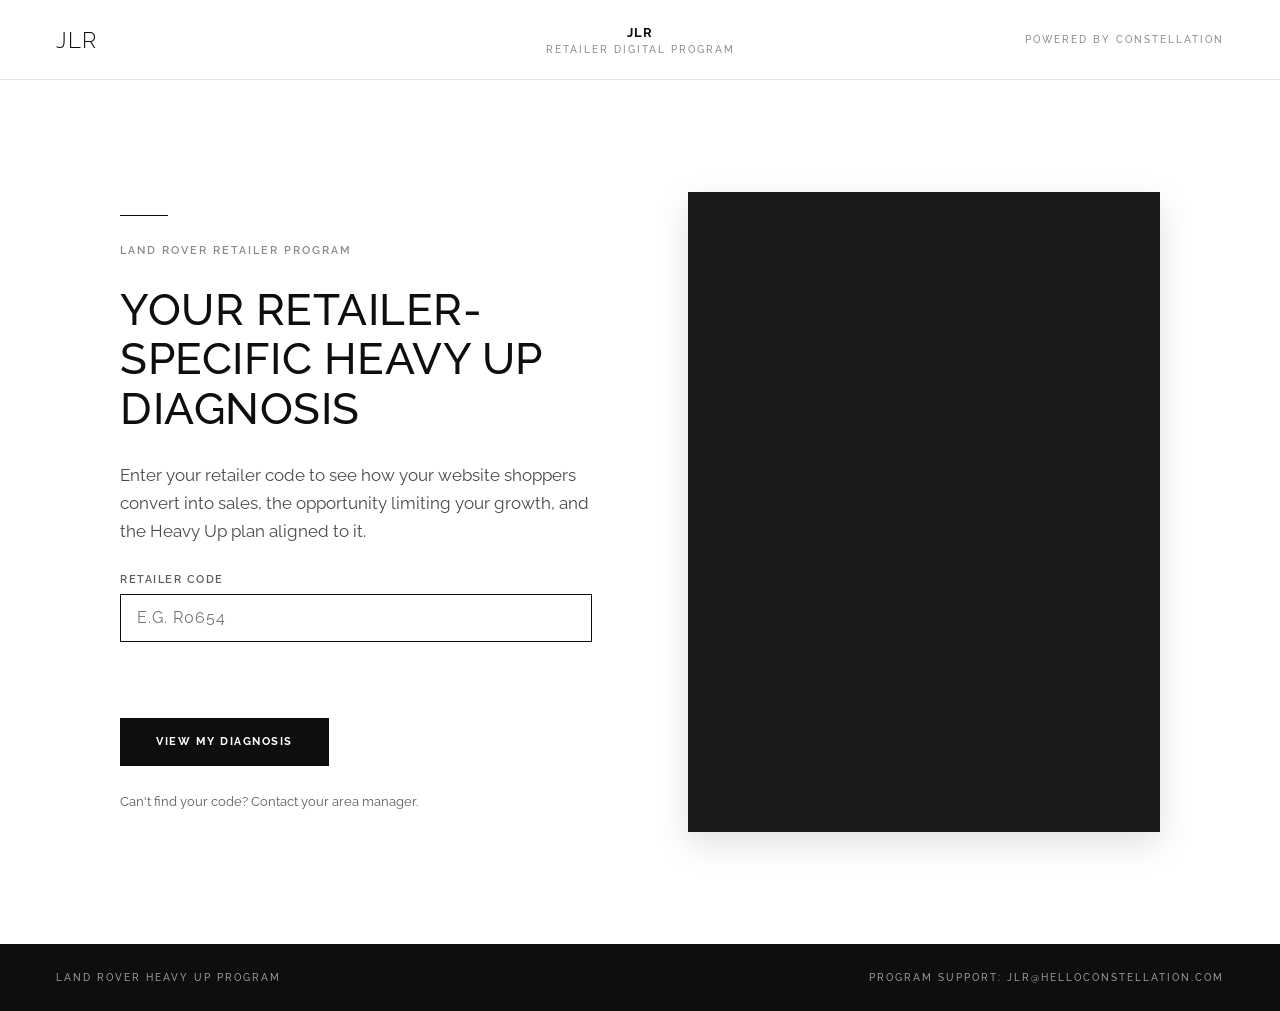
==== diagnosis.html @ 2c72570f "commit" ====
<!DOCTYPE html>
<html lang="en">
<head>
<meta charset="utf-8">
<meta name="viewport" content="width=device-width, initial-scale=1">
<title>Land Rover Heavy Up Diagnosis</title>
<link rel="stylesheet" href="styles.css">
</head>
<body>
<div class="wrap" id="app"></div>
<script type="module" src="src/diagnosis.js"></script>
</body>
</html>
---- styles.css ----
@import url("https://fonts.googleapis.com/css2?family=Raleway:wght@300;400;500;600;700&display=swap");
*{box-sizing:border-box}
body{margin:0;background:#fff;font-family:'Raleway',sans-serif;color:#0E0E0E;font-variant-numeric:lining-nums tabular-nums;-webkit-font-smoothing:antialiased}
button,input{font-family:inherit}
.wrap{max-width:1440px;margin:0 auto}
.px{padding-left:clamp(20px,8.3vw,120px);padding-right:clamp(20px,8.3vw,120px)}
.eyebrow{font-size:11px;font-weight:600;letter-spacing:2px;color:#8A8A8A}
.rule{width:48px;height:1px;background:#0E0E0E}
.muted{color:#5C5C5C}
header.top{height:80px;display:grid;grid-template-columns:1fr auto 1fr;align-items:center;padding:0 clamp(20px,4.4vw,64px);border-bottom:1px solid #E2E2E2}
header.top .logo{font-size:22px;font-weight:300;letter-spacing:1px}
header.top .center{display:flex;flex-direction:column;align-items:center;gap:4px}
header.top .center b{font-size:13px;letter-spacing:1px}
header.top .center span,header.top .right-label{font-size:10px;font-weight:500;letter-spacing:2px;color:#8A8A8A}
header.top .right{justify-self:end;display:flex;align-items:center;gap:20px;font-size:12px;color:#5C5C5C}
.btn{height:48px;padding:0 28px;background:#0E0E0E;color:#fff;border:0;font-size:11px;font-weight:700;letter-spacing:1.5px;cursor:pointer}
.btn:hover{background:#333}
.btn.sm{height:40px;padding:0 24px}
.btn.ghost{background:transparent;border:1px solid #fff}.btn.ghost:hover{background:#222}
.btn.light{background:#fff;color:#0E0E0E}.btn.light:hover{background:#E2E2E2}
.btn.out{background:transparent;color:#0E0E0E;border:1px solid #C9C9C9;height:40px;padding:0 18px}.btn.out:hover{background:#F5F5F5}
footer{background:#0E0E0E;color:#9A9A9A;padding:28px clamp(20px,4.4vw,64px);display:flex;justify-content:space-between;gap:16px;flex-wrap:wrap;font-size:10px;font-weight:500;letter-spacing:2px}
/* login */
.login{display:grid;grid-template-columns:minmax(0,1fr) minmax(0,1fr);gap:96px;padding:112px 120px;align-items:center;min-height:calc(100vh - 80px - 74px)}
.login .copy{display:flex;flex-direction:column;gap:28px;max-width:520px}
.login h1{margin:0;font-size:44px;font-weight:500;line-height:1.12;letter-spacing:.5px}
.login p{margin:0;font-size:17px;line-height:1.65;color:#4A4A4A}
.login label{display:flex;flex-direction:column;gap:8px;font-size:11px;font-weight:600;letter-spacing:1.5px;color:#5C5C5C}
.login input{height:48px;border:1px solid #C9C9C9;padding:0 16px;font-size:16px;letter-spacing:1px;outline:none;border-radius:0;text-transform:uppercase}
.login input:focus{border-color:#0E0E0E}
.login .err{font-size:14px;color:#B3261E;min-height:20px}
.login .hero{height:640px;background:#1b1b1b url('assets/jlr-defender.png') center/cover no-repeat;box-shadow:0 12px 32px rgba(0,0,0,.12)}
@media(max-width:900px){.login{grid-template-columns:1fr;gap:40px;padding:48px 20px}.login .hero{height:240px}.login h1{font-size:32px}}
/* diagnosis */
.hd{padding-top:72px;padding-bottom:48px;display:flex;flex-direction:column;gap:20px}
.hd h1{margin:0;font-size:clamp(30px,3.4vw,48px);font-weight:500;line-height:1.08;letter-spacing:.5px}
.hd .facts{display:flex;gap:12px 40px;flex-wrap:wrap;font-size:14px;color:#5C5C5C}.hd .facts strong{color:#0E0E0E;font-weight:600}
.sec-h{padding-bottom:40px;display:flex;flex-direction:column;gap:12px}
.sec-h h2,.ov h2{margin:0;font-size:30px;font-weight:500;letter-spacing:.5px;line-height:1.15}
.sec-h span.sub,.ov .sub{font-size:15px;color:#5C5C5C;line-height:1.55}
.metrics{display:grid;grid-template-columns:repeat(3,minmax(0,1fr));gap:20px;padding-bottom:32px}
.card{display:flex;flex-direction:column;gap:20px;border:1px solid #E2E2E2;padding:32px}
.card .row{display:flex;justify-content:space-between;gap:12px;align-items:baseline}
.card .lbl{font-size:20px;font-weight:600}.card .desc{font-size:14px;color:#5C5C5C;line-height:1.5;margin-top:6px;display:block;min-height:42px}
.card .val{font-size:52px;font-weight:300;line-height:1}
.pill{font-size:11px;font-weight:700;letter-spacing:1px;padding:6px 10px}
.bar{position:relative;height:6px;background:#E9E9E9;margin:6px 0}
.bar i{position:absolute;left:0;top:0;bottom:0}
.bar b{position:absolute;left:50%;top:-7px;bottom:-7px;width:1px;background:#0E0E0E}
.kv{display:flex;justify-content:space-between;padding:10px 0;border-top:1px solid #EDEDED;font-size:14px}.kv span:last-child{font-weight:600}
.take{background:#F5F5F5;padding:14px 16px;margin-top:8px;font-size:14px;line-height:1.5;font-weight:500}
.banner{margin:0 clamp(20px,8.3vw,120px) 80px;background:#0E0E0E;color:#fff;padding:28px 32px;display:grid;grid-template-columns:minmax(0,1fr) auto auto;gap:32px;align-items:center}
.banner .k{font-size:10px;font-weight:600;letter-spacing:2px;color:#9A9A9A}
.banner .nm{font-size:24px;font-weight:500;letter-spacing:.5px;display:flex;gap:16px;align-items:center;flex-wrap:wrap;margin-top:8px}
.banner .tag{font-size:10px;font-weight:700;letter-spacing:1.5px;padding:6px 10px;border:1px solid #555;color:#D9D9D9}
.banner .amt{padding-left:32px;border-left:1px solid #333}.banner .amt b{display:block;font-size:32px;font-weight:500}.banner .amt span{font-size:13px;color:#9A9A9A}
.banner .acts{display:flex;gap:12px}
.ov{background:#F5F5F5;padding-top:80px;padding-bottom:80px;display:flex;flex-direction:column;gap:24px}
.ov .grid{display:grid;grid-template-columns:minmax(300px,440px) minmax(0,1fr);gap:24px}
.score{background:#0E0E0E;color:#fff;padding:36px;display:flex;flex-direction:column;gap:24px}
.score .k{font-size:10px;font-weight:600;letter-spacing:2px;color:#9A9A9A}
.score .big{display:flex;align-items:baseline;gap:8px}.score .big b{font-size:88px;font-weight:300;line-height:.9}.score .big span{font-size:18px;color:#9A9A9A}
.score .track{position:relative;height:6px;background:#333}.score .track i{position:absolute;left:0;top:0;bottom:0;background:#fff}.score .track u{position:absolute;top:-8px;bottom:-8px;width:1px;background:#9A9A9A}
.score .ticks{position:relative;height:16px;font-size:11px;color:#9A9A9A}.score .ticks span{position:absolute;transform:translateX(-50%)}
.score .r{display:flex;justify-content:space-between;padding:12px 0;border-bottom:1px solid #333;font-size:14px}.score .r:last-child{border:0}.score .r span:first-child{color:#BDBDBD}.score .r span:last-child{font-weight:600}
.panel{background:#fff;padding:36px;display:flex;flex-direction:column;gap:20px}
.chips{display:flex;gap:12px;flex-wrap:wrap}.chip{font-size:12px;font-weight:600;letter-spacing:.5px;padding:7px 12px;border:1px solid #C9C9C9}.chip.need{background:#F8E9E7;color:#B3261E;border:0}
.says{font-size:24px;line-height:1.35;text-wrap:pretty}
ul.sq{list-style:none;margin:0;padding:0;display:flex;flex-direction:column;gap:10px}
ul.sq li{display:grid;grid-template-columns:16px minmax(0,1fr);gap:10px;font-size:15px;line-height:1.55;color:#3A3A3A}
ul.sq li:before{content:"";width:6px;height:6px;background:#0E0E0E;margin-top:8px}
.funnel{display:grid;grid-template-columns:repeat(5,minmax(0,1fr));gap:20px 0}
.funnel>div{display:flex;flex-direction:column;gap:8px;padding:0 24px;border-left:1px solid #E2E2E2}
.funnel .v{font-size:34px;font-weight:300;line-height:1.1}.funnel .m{font-size:13px;color:#5C5C5C}
.plan{padding-top:96px;padding-bottom:48px;display:grid;grid-template-columns:minmax(0,1fr) minmax(300px,440px);gap:64px;align-items:start}
.plan .left{display:flex;flex-direction:column;gap:28px}
.plan h2{margin:0;font-size:40px;font-weight:500;letter-spacing:.5px;line-height:1.1}
.plan .why{font-size:17px;line-height:1.6;color:#4A4A4A;text-wrap:pretty}
.facts4{display:grid;grid-template-columns:1fr 1fr;gap:1px;background:#E2E2E2;border:1px solid #E2E2E2}
.facts4>div{background:#fff;padding:24px;display:flex;flex-direction:column;gap:8px;font-size:15px;line-height:1.5}
.how{display:flex;flex-direction:column;gap:14px}.how h3{margin:0;font-size:18px;font-weight:700}
.quote{border:1px solid #E2E2E2;padding:36px;display:flex;flex-direction:column;gap:24px;box-shadow:0 12px 32px rgba(0,0,0,.08);position:sticky;top:24px}
.quote .price{font-size:56px;font-weight:300;line-height:1}
.ch{display:flex;flex-direction:column;gap:8px}.ch .t{display:flex;justify-content:space-between;font-size:14px}.ch .t span:last-child{font-weight:600}
.ch .b{height:4px;background:#EDEDED}.ch .b i{display:block;height:4px;background:#0E0E0E}
.gate{margin:0 clamp(20px,8.3vw,120px) 96px;border-top:1px solid #0E0E0E;padding-top:20px;display:grid;grid-template-columns:200px minmax(0,1fr);gap:24px}
.gate span:first-child{font-size:10px;font-weight:600;letter-spacing:2px}.gate span:last-child{font-size:14px;line-height:1.6;color:#4A4A4A}
@media(max-width:1000px){.metrics,.ov .grid,.plan{grid-template-columns:1fr}.funnel{grid-template-columns:repeat(2,1fr)}.banner{grid-template-columns:1fr}.banner .amt{padding:0;border:0}.banner .acts{flex-wrap:wrap}.quote{position:static}.gate{grid-template-columns:1fr}.facts4{grid-template-columns:1fr}.px{padding-left:20px;padding-right:20px}}
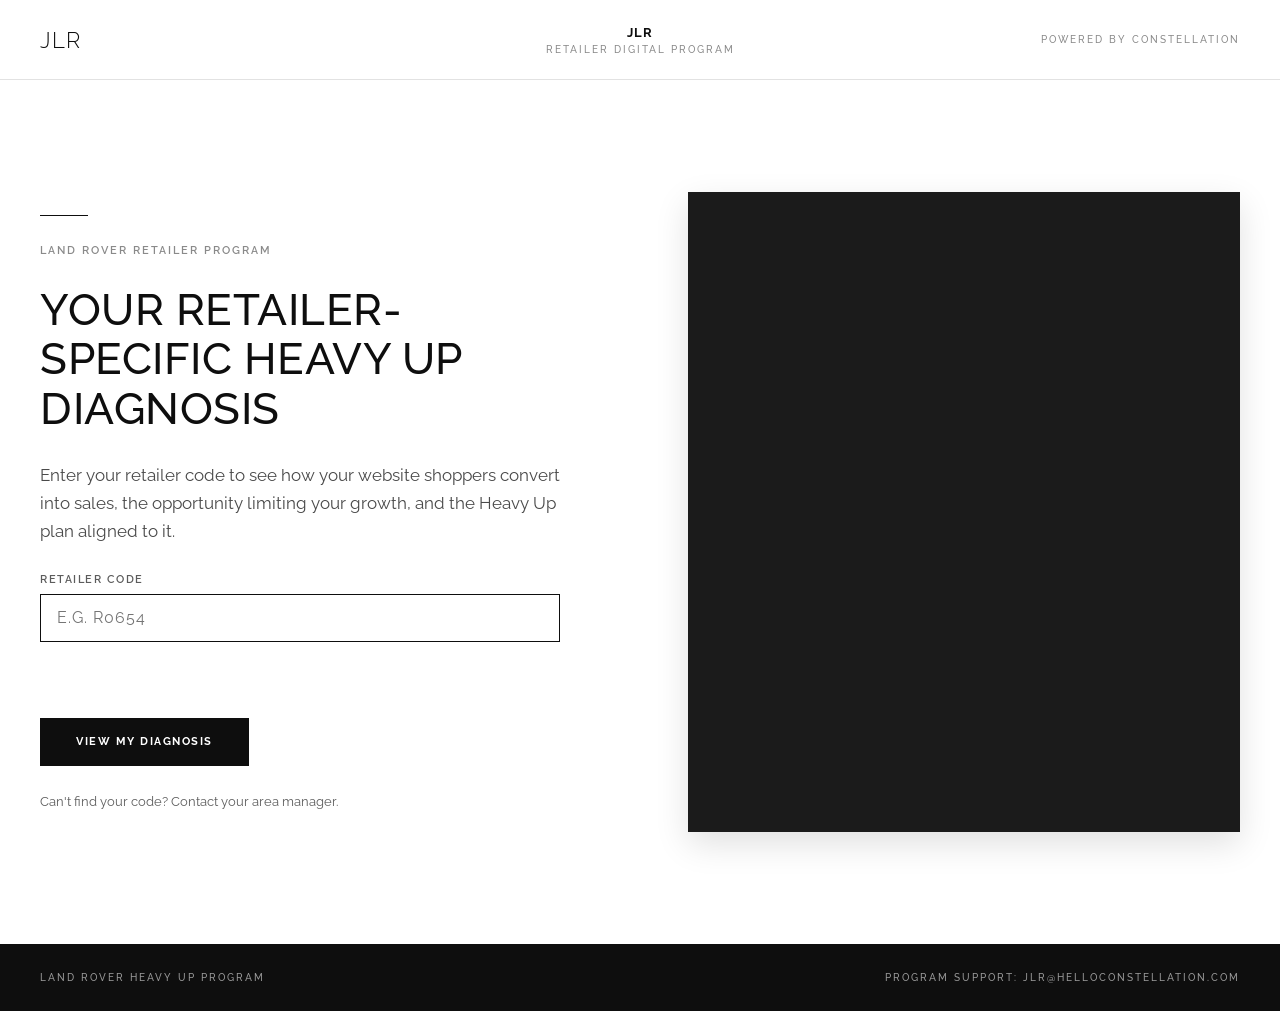
==== commit c0ee6aa4: "skeleton loading" ====
--- a/diagnosis.html
+++ b/diagnosis.html
@@ -7,7 +7,27 @@
 <link rel="stylesheet" href="styles.css">
 </head>
 <body>
-<div class="wrap" id="app"></div>
+<div class="wrap" id="app" aria-busy="true">
+  <header class="top">
+    <span class="logo">JLR</span>
+    <div class="center"><b>JLR</b><span>RETAILER DIGITAL PROGRAM</span></div>
+    <div class="right"><span class="sk" style="width:48px;height:14px"></span><span class="sk" style="width:96px;height:40px"></span><span class="sk" style="width:120px;height:40px"></span></div>
+  </header>
+  <div class="am"><div class="am-in"><span class="sk" style="width:130px;height:12px"></span><span class="sk" style="width:min(380px,100%);height:36px"></span></div></div>
+  <section class="hd px">
+    <span class="sk" style="width:48px;height:1px"></span>
+    <span class="sk" style="width:280px;height:12px"></span>
+    <span class="sk" style="width:min(520px,90%);height:48px"></span>
+    <span class="sk" style="width:min(420px,80%);height:14px"></span>
+  </section>
+  <section class="sec-h px"><span class="sk" style="width:90px;height:12px"></span><span class="sk" style="width:min(460px,90%);height:30px"></span><span class="sk" style="width:min(640px,100%);height:14px"></span></section>
+  <section class="metrics px">
+    <div class="card"><span class="sk" style="width:60%;height:12px"></span><span class="sk" style="width:80%;height:40px"></span><span class="sk" style="width:50%;height:52px"></span><span class="sk" style="height:6px"></span><span class="sk" style="height:90px"></span></div>
+    <div class="card"><span class="sk" style="width:60%;height:12px"></span><span class="sk" style="width:80%;height:40px"></span><span class="sk" style="width:50%;height:52px"></span><span class="sk" style="height:6px"></span><span class="sk" style="height:90px"></span></div>
+    <div class="card"><span class="sk" style="width:60%;height:12px"></span><span class="sk" style="width:80%;height:40px"></span><span class="sk" style="width:50%;height:52px"></span><span class="sk" style="height:6px"></span><span class="sk" style="height:90px"></span></div>
+  </section>
+  <section class="banner" style="background:#F5F5F5"><span class="sk" style="height:56px"></span></section>
+</div>
 <script type="module" src="src/diagnosis.js"></script>
 </body>
 </html>
--- a/styles.css
+++ b/styles.css
@@ -2,12 +2,13 @@
 *{box-sizing:border-box}
 body{margin:0;background:#fff;font-family:'Raleway',sans-serif;color:#0E0E0E;font-variant-numeric:lining-nums tabular-nums;-webkit-font-smoothing:antialiased}
 button,input{font-family:inherit}
-.wrap{max-width:1440px;margin:0 auto}
-.px{padding-left:clamp(20px,8.3vw,120px);padding-right:clamp(20px,8.3vw,120px)}
+:root{--gx:max(20px,calc((100% - 1200px)/2))}
+.wrap{width:100%}
+.px{padding-left:var(--gx);padding-right:var(--gx)}
 .eyebrow{font-size:11px;font-weight:600;letter-spacing:2px;color:#8A8A8A}
 .rule{width:48px;height:1px;background:#0E0E0E}
 .muted{color:#5C5C5C}
-header.top{height:80px;display:grid;grid-template-columns:1fr auto 1fr;align-items:center;padding:0 clamp(20px,4.4vw,64px);border-bottom:1px solid #E2E2E2}
+header.top{height:80px;display:grid;grid-template-columns:1fr auto 1fr;align-items:center;padding:0 var(--gx);border-bottom:1px solid #E2E2E2}
 header.top .logo{font-size:22px;font-weight:300;letter-spacing:1px}
 header.top .center{display:flex;flex-direction:column;align-items:center;gap:4px}
 header.top .center b{font-size:13px;letter-spacing:1px}
@@ -19,9 +20,9 @@
 .btn.ghost{background:transparent;border:1px solid #fff}.btn.ghost:hover{background:#222}
 .btn.light{background:#fff;color:#0E0E0E}.btn.light:hover{background:#E2E2E2}
 .btn.out{background:transparent;color:#0E0E0E;border:1px solid #C9C9C9;height:40px;padding:0 18px}.btn.out:hover{background:#F5F5F5}
-footer{background:#0E0E0E;color:#9A9A9A;padding:28px clamp(20px,4.4vw,64px);display:flex;justify-content:space-between;gap:16px;flex-wrap:wrap;font-size:10px;font-weight:500;letter-spacing:2px}
+footer{background:#0E0E0E;color:#9A9A9A;padding:28px var(--gx);display:flex;justify-content:space-between;gap:16px;flex-wrap:wrap;font-size:10px;font-weight:500;letter-spacing:2px}
 /* login */
-.login{display:grid;grid-template-columns:minmax(0,1fr) minmax(0,1fr);gap:96px;padding:112px 120px;align-items:center;min-height:calc(100vh - 80px - 74px)}
+.login{display:grid;grid-template-columns:minmax(0,1fr) minmax(0,1fr);gap:96px;padding:112px var(--gx);align-items:center;min-height:calc(100vh - 80px - 74px)}
 .login .copy{display:flex;flex-direction:column;gap:28px;max-width:520px}
 .login h1{margin:0;font-size:44px;font-weight:500;line-height:1.12;letter-spacing:.5px}
 .login p{margin:0;font-size:17px;line-height:1.65;color:#4A4A4A}
@@ -30,7 +31,7 @@
 .login input:focus{border-color:#0E0E0E}
 .login .err{font-size:14px;color:#B3261E;min-height:20px}
 .login .hero{height:640px;background:#1b1b1b url('assets/jlr-defender.png') center/cover no-repeat;box-shadow:0 12px 32px rgba(0,0,0,.12)}
-@media(max-width:900px){.login{grid-template-columns:1fr;gap:40px;padding:48px 20px}.login .hero{height:240px}.login h1{font-size:32px}}
+@media(max-width:900px){.login{grid-template-columns:1fr;gap:40px;padding-top:48px;padding-bottom:48px}.login .hero{height:240px}.login h1{font-size:32px}}
 /* diagnosis */
 .hd{padding-top:72px;padding-bottom:48px;display:flex;flex-direction:column;gap:20px}
 .hd h1{margin:0;font-size:clamp(30px,3.4vw,48px);font-weight:500;line-height:1.08;letter-spacing:.5px}
@@ -49,7 +50,7 @@
 .bar b{position:absolute;left:50%;top:-7px;bottom:-7px;width:1px;background:#0E0E0E}
 .kv{display:flex;justify-content:space-between;padding:10px 0;border-top:1px solid #EDEDED;font-size:14px}.kv span:last-child{font-weight:600}
 .take{background:#F5F5F5;padding:14px 16px;margin-top:8px;font-size:14px;line-height:1.5;font-weight:500}
-.banner{margin:0 clamp(20px,8.3vw,120px) 80px;background:#0E0E0E;color:#fff;padding:28px 32px;display:grid;grid-template-columns:minmax(0,1fr) auto auto;gap:32px;align-items:center}
+.banner{margin:0 0 80px;background:#0E0E0E;color:#fff;padding:28px var(--gx);display:grid;grid-template-columns:minmax(0,1fr) auto auto;gap:32px;align-items:center}
 .banner .k{font-size:10px;font-weight:600;letter-spacing:2px;color:#9A9A9A}
 .banner .nm{font-size:24px;font-weight:500;letter-spacing:.5px;display:flex;gap:16px;align-items:center;flex-wrap:wrap;margin-top:8px}
 .banner .tag{font-size:10px;font-weight:700;letter-spacing:1.5px;padding:6px 10px;border:1px solid #555;color:#D9D9D9}
@@ -83,6 +84,38 @@
 .quote .price{font-size:56px;font-weight:300;line-height:1}
 .ch{display:flex;flex-direction:column;gap:8px}.ch .t{display:flex;justify-content:space-between;font-size:14px}.ch .t span:last-child{font-weight:600}
 .ch .b{height:4px;background:#EDEDED}.ch .b i{display:block;height:4px;background:#0E0E0E}
-.gate{margin:0 clamp(20px,8.3vw,120px) 96px;border-top:1px solid #0E0E0E;padding-top:20px;display:grid;grid-template-columns:200px minmax(0,1fr);gap:24px}
-.gate span:first-child{font-size:10px;font-weight:600;letter-spacing:2px}.gate span:last-child{font-size:14px;line-height:1.6;color:#4A4A4A}
-@media(max-width:1000px){.metrics,.ov .grid,.plan{grid-template-columns:1fr}.funnel{grid-template-columns:repeat(2,1fr)}.banner{grid-template-columns:1fr}.banner .amt{padding:0;border:0}.banner .acts{flex-wrap:wrap}.quote{position:static}.gate{grid-template-columns:1fr}.facts4{grid-template-columns:1fr}.px{padding-left:20px;padding-right:20px}}
+.gate{margin:0 0 96px;padding:0 var(--gx);display:grid;grid-template-columns:200px minmax(0,1fr);gap:24px}
+.gate{position:relative}.gate:before{content:"";position:absolute;left:var(--gx);right:var(--gx);top:0;border-top:1px solid #0E0E0E}
+.gate{padding-top:20px}.gate span:first-child{font-size:10px;font-weight:600;letter-spacing:2px}.gate span:last-child{font-size:14px;line-height:1.6;color:#4A4A4A}
+@media(max-width:1000px){.metrics,.ov .grid,.plan{grid-template-columns:1fr}.funnel{grid-template-columns:repeat(2,1fr)}.banner{grid-template-columns:1fr}.banner .amt{padding:0;border:0}.banner .acts{flex-wrap:wrap}.quote{position:static}.gate{grid-template-columns:1fr}.facts4{grid-template-columns:1fr}}
+@media(max-width:700px){
+header.top{display:flex;justify-content:space-between;align-items:center;gap:12px;height:auto;min-height:72px;padding-top:12px;padding-bottom:12px}
+header.top .logo{display:none}
+header.top .center{align-items:flex-start;gap:2px}
+header.top .center b{font-size:22px;font-weight:300}
+header.top .right{gap:8px}header.top .right>span{display:none}
+header.top .right .btn{height:36px;padding:0 10px;font-size:9px;letter-spacing:1px;white-space:nowrap}
+header.top .center span{white-space:nowrap;letter-spacing:1.5px;font-size:9px}
+header.top .right-label{display:none}
+}
+
+.am{background:#F5F5F5;border-bottom:1px solid #E2E2E2;padding:12px var(--gx)}
+.am-in{display:flex;align-items:center;gap:16px;flex-wrap:wrap}
+.am-k{font-size:10px;font-weight:600;letter-spacing:2px;color:#8A8A8A;white-space:nowrap}
+.am-ctl{display:flex;align-items:center;gap:8px;min-width:0}
+.am select{height:36px;border:1px solid #C9C9C9;background:#fff;padding:0 10px;font-size:14px;width:min(380px,100%);min-width:0;border-radius:0;font-family:inherit;color:#0E0E0E}
+.am select:focus{outline:none;border-color:#0E0E0E}
+.am-arrows{display:flex;gap:4px}
+.am-btn{width:36px;height:36px;border:1px solid #C9C9C9;background:#fff;font-size:16px;cursor:pointer;border-radius:0;color:#0E0E0E;font-family:inherit}
+.am-btn:hover{background:#0E0E0E;color:#fff;border-color:#0E0E0E}
+.am-n{font-size:12px;color:#8A8A8A}
+@media(max-width:700px){.am-in{flex-direction:column;align-items:stretch;gap:8px}.am-ctl select{flex:1;width:auto}.am-n{font-size:11px}}
+@media(max-width:700px){.am-ctl{width:100%}.am-ctl select{flex:1 1 0;width:0;min-width:0}.am-arrows{flex:none}}
+.am select{appearance:none;-webkit-appearance:none;padding-right:36px;text-overflow:ellipsis;background:#fff url("data:image/svg+xml,%3Csvg xmlns='http://www.w3.org/2000/svg' width='12' height='8' viewBox='0 0 12 8'%3E%3Cpath d='M1 1.5l5 5 5-5' fill='none' stroke='%230E0E0E' stroke-width='1' stroke-linecap='round' stroke-linejoin='round'/%3E%3C/svg%3E") no-repeat right 12px center}
+.am-btn{display:inline-flex;align-items:center;justify-content:center;padding:0}.am select,.am-btn{border-color:#D9D9D9}
+
+.sk{display:block;background:linear-gradient(90deg,#ECECEC 25%,#F7F7F7 50%,#ECECEC 75%);background-size:200% 100%;animation:sk 1.2s ease-in-out infinite;border-radius:0}
+@keyframes sk{from{background-position:200% 0}to{background-position:-200% 0}}
+@media(prefers-reduced-motion:reduce){.sk{animation:none}}
+header.top .right .sk{display:block}
+@media(max-width:700px){header.top .right .sk:first-child{display:none}header.top .right .sk{width:72px!important;height:36px!important}}
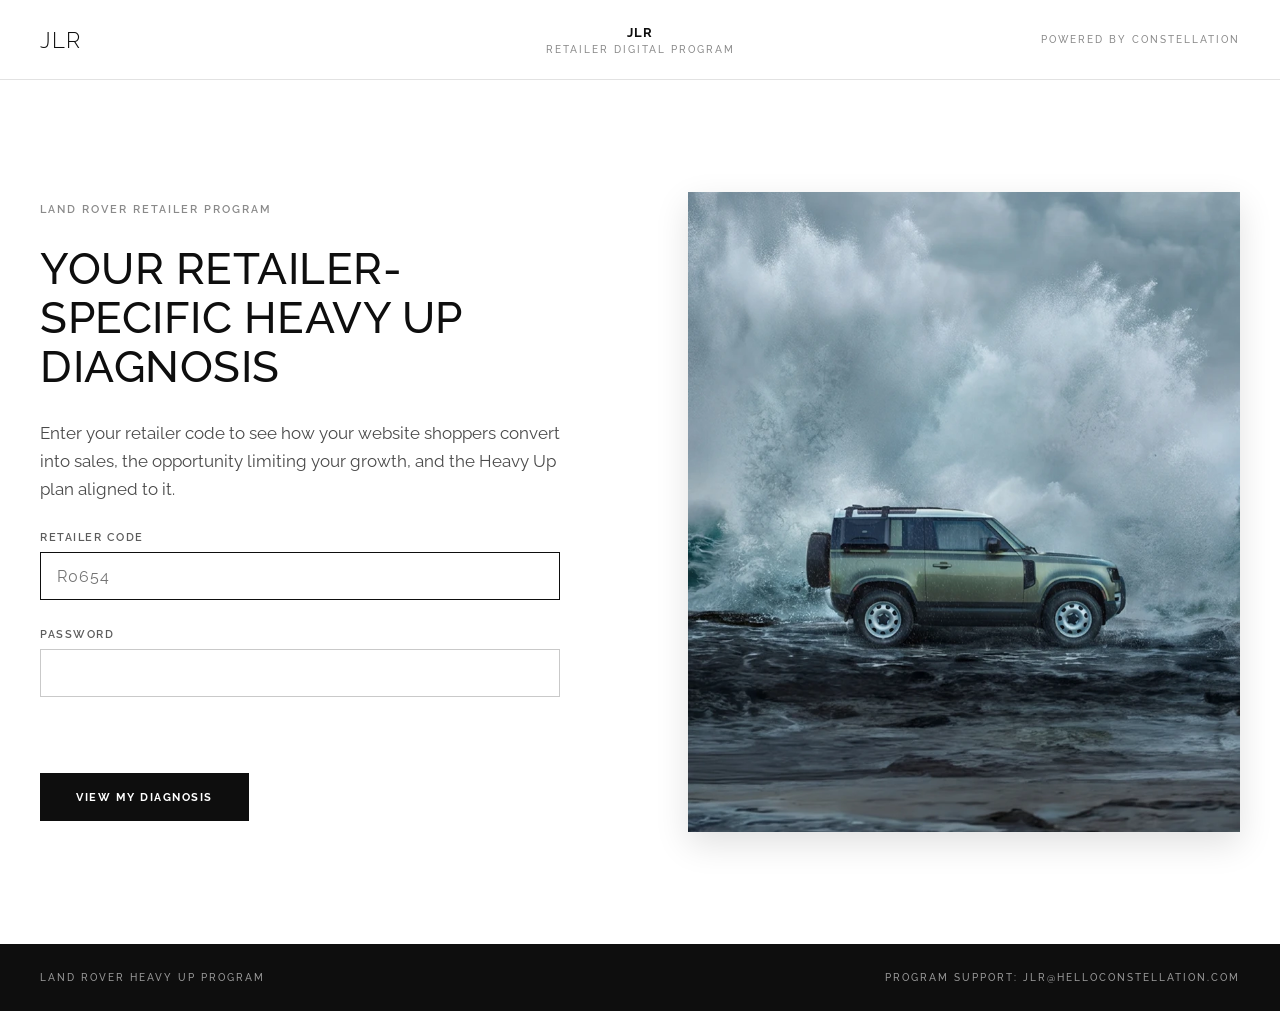
==== commit ab67a783: "Refine login and diagnosis page design - Add Defender hero image to login page - Remove small divide" ====
--- a/diagnosis.html
+++ b/diagnosis.html
@@ -15,12 +15,11 @@
   </header>
   <div class="am"><div class="am-in"><span class="sk" style="width:130px;height:12px"></span><span class="sk" style="width:min(380px,100%);height:36px"></span></div></div>
   <section class="hd px">
-    <span class="sk" style="width:48px;height:1px"></span>
     <span class="sk" style="width:280px;height:12px"></span>
     <span class="sk" style="width:min(520px,90%);height:48px"></span>
     <span class="sk" style="width:min(420px,80%);height:14px"></span>
   </section>
-  <section class="sec-h px"><span class="sk" style="width:90px;height:12px"></span><span class="sk" style="width:min(460px,90%);height:30px"></span><span class="sk" style="width:min(640px,100%);height:14px"></span></section>
+  <section class="sec-h px"><span class="sk" style="width:min(460px,90%);height:30px"></span><span class="sk" style="width:min(640px,100%);height:14px"></span></section>
   <section class="metrics px">
     <div class="card"><span class="sk" style="width:60%;height:12px"></span><span class="sk" style="width:80%;height:40px"></span><span class="sk" style="width:50%;height:52px"></span><span class="sk" style="height:6px"></span><span class="sk" style="height:90px"></span></div>
     <div class="card"><span class="sk" style="width:60%;height:12px"></span><span class="sk" style="width:80%;height:40px"></span><span class="sk" style="width:50%;height:52px"></span><span class="sk" style="height:6px"></span><span class="sk" style="height:90px"></span></div>
--- a/styles.css
+++ b/styles.css
@@ -6,7 +6,6 @@
 .wrap{width:100%}
 .px{padding-left:var(--gx);padding-right:var(--gx)}
 .eyebrow{font-size:11px;font-weight:600;letter-spacing:2px;color:#8A8A8A}
-.rule{width:48px;height:1px;background:#0E0E0E}
 .muted{color:#5C5C5C}
 header.top{height:80px;display:grid;grid-template-columns:1fr auto 1fr;align-items:center;padding:0 var(--gx);border-bottom:1px solid #E2E2E2}
 header.top .logo{font-size:22px;font-weight:300;letter-spacing:1px}
@@ -30,12 +29,12 @@
 .login input{height:48px;border:1px solid #C9C9C9;padding:0 16px;font-size:16px;letter-spacing:1px;outline:none;border-radius:0;text-transform:uppercase}
 .login input:focus{border-color:#0E0E0E}
 .login .err{font-size:14px;color:#B3261E;min-height:20px}
-.login .hero{height:640px;background:#1b1b1b url('assets/jlr-defender.png') center/cover no-repeat;box-shadow:0 12px 32px rgba(0,0,0,.12)}
+.login .hero{height:640px;background:#1b1b1b url('assets/defender-coast.webp') center/cover no-repeat;box-shadow:0 12px 32px rgba(0,0,0,.12)}
 @media(max-width:900px){.login{grid-template-columns:1fr;gap:40px;padding-top:48px;padding-bottom:48px}.login .hero{height:240px}.login h1{font-size:32px}}
 /* diagnosis */
 .hd{padding-top:72px;padding-bottom:48px;display:flex;flex-direction:column;gap:20px}
 .hd h1{margin:0;font-size:clamp(30px,3.4vw,48px);font-weight:500;line-height:1.08;letter-spacing:.5px}
-.hd .facts{display:flex;gap:12px 40px;flex-wrap:wrap;font-size:14px;color:#5C5C5C}.hd .facts strong{color:#0E0E0E;font-weight:600}
+.hd .facts{display:flex;gap:12px 40px;flex-wrap:wrap;font-size:14px;color:#5C5C5C}.hd .facts strong{color:#0E0E0E;font-weight:600}.hd .facts strong.c{font-weight:400}
 .sec-h{padding-bottom:40px;display:flex;flex-direction:column;gap:12px}
 .sec-h h2,.ov h2{margin:0;font-size:30px;font-weight:500;letter-spacing:.5px;line-height:1.15}
 .sec-h span.sub,.ov .sub{font-size:15px;color:#5C5C5C;line-height:1.55}
@@ -48,6 +47,9 @@
 .bar{position:relative;height:6px;background:#E9E9E9;margin:6px 0}
 .bar i{position:absolute;left:0;top:0;bottom:0}
 .bar b{position:absolute;left:50%;top:-7px;bottom:-7px;width:1px;background:#0E0E0E}
+.bar b:before{content:"";position:absolute;left:-8px;right:-8px;top:-6px;bottom:-6px}
+.bar b:after{content:attr(data-tip);position:absolute;left:50%;bottom:calc(100% + 6px);transform:translateX(-50%);background:#0E0E0E;color:#fff;font-size:12px;font-weight:500;letter-spacing:0;white-space:nowrap;padding:6px 10px;opacity:0;pointer-events:none;transition:opacity .12s;z-index:2}
+.bar b:hover:after{opacity:1}
 .kv{display:flex;justify-content:space-between;padding:10px 0;border-top:1px solid #EDEDED;font-size:14px}.kv span:last-child{font-weight:600}
 .take{background:#F5F5F5;padding:14px 16px;margin-top:8px;font-size:14px;line-height:1.5;font-weight:500}
 .banner{margin:0 0 80px;background:#0E0E0E;color:#fff;padding:28px var(--gx);display:grid;grid-template-columns:minmax(0,1fr) auto auto;gap:32px;align-items:center}
@@ -78,9 +80,12 @@
 .plan h2{margin:0;font-size:40px;font-weight:500;letter-spacing:.5px;line-height:1.1}
 .plan .why{font-size:17px;line-height:1.6;color:#4A4A4A;text-wrap:pretty}
 .facts4{display:grid;grid-template-columns:1fr 1fr;gap:1px;background:#E2E2E2;border:1px solid #E2E2E2}
-.facts4>div{background:#fff;padding:24px;display:flex;flex-direction:column;gap:8px;font-size:15px;line-height:1.5}
+.facts4>div{background:#fff;padding:24px;display:flex;flex-direction:column;gap:12px;font-size:14px;line-height:1.55;color:#5C5C5C}
+.facts4 .ft{display:flex;align-items:center;gap:12px;font-size:13px;font-weight:700;letter-spacing:1.2px;line-height:1.3;color:#0E0E0E}
+.facts4 .ft svg{flex:none}
 .how{display:flex;flex-direction:column;gap:14px}.how h3{margin:0;font-size:18px;font-weight:700}
-.quote{border:1px solid #E2E2E2;padding:36px;display:flex;flex-direction:column;gap:24px;box-shadow:0 12px 32px rgba(0,0,0,.08);position:sticky;top:24px}
+.quote{background:#F5F5F5;padding:36px;display:flex;flex-direction:column;gap:24px;position:sticky;top:24px}
+.quote .ch .b{background:#DEDEDE}
 .quote .price{font-size:56px;font-weight:300;line-height:1}
 .ch{display:flex;flex-direction:column;gap:8px}.ch .t{display:flex;justify-content:space-between;font-size:14px}.ch .t span:last-child{font-weight:600}
 .ch .b{height:4px;background:#EDEDED}.ch .b i{display:block;height:4px;background:#0E0E0E}
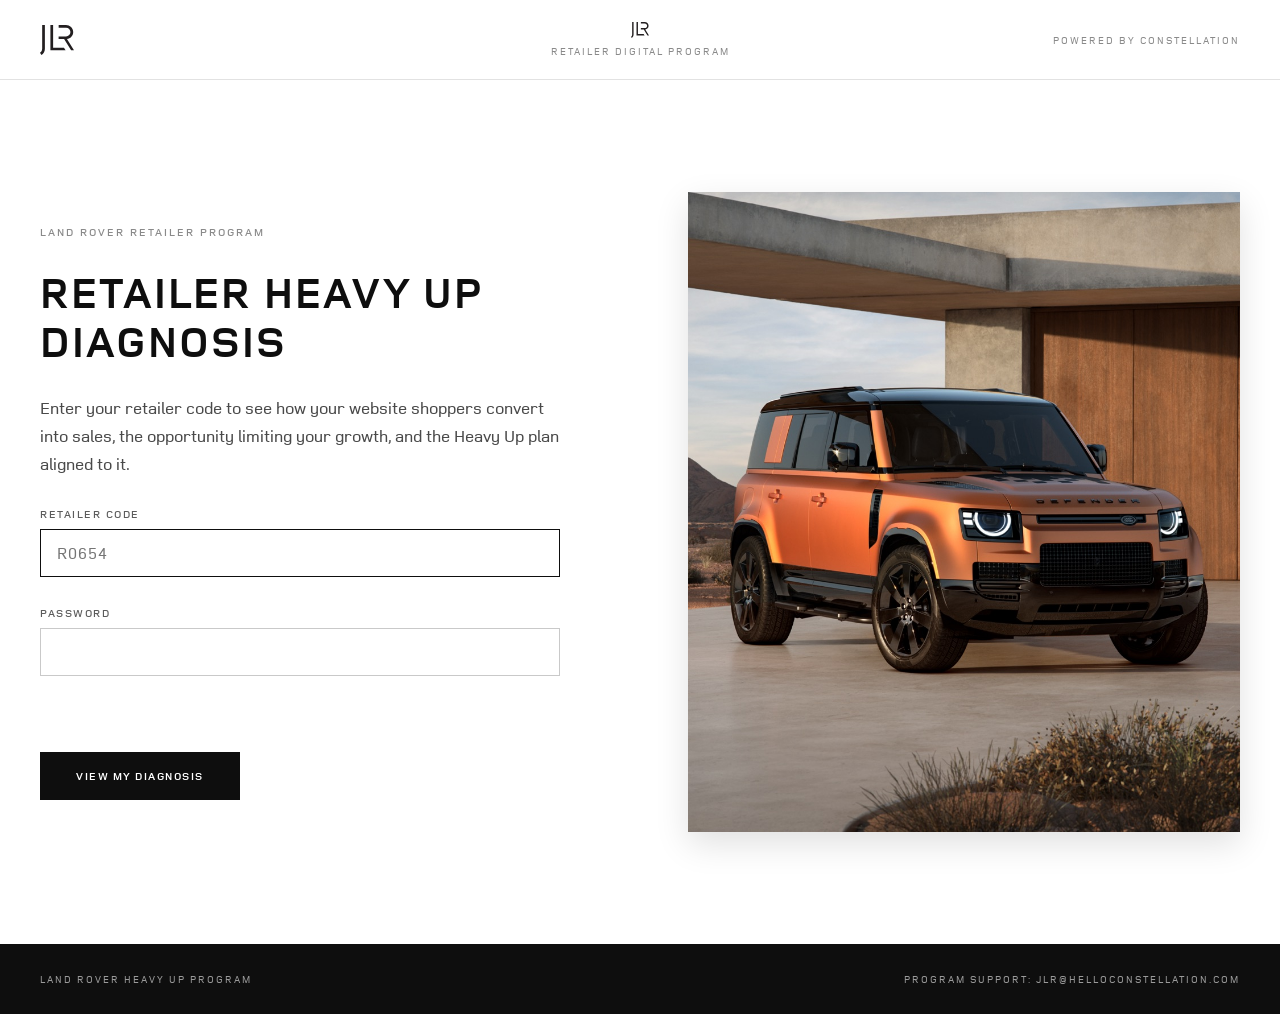
==== commit 9d4a2c49: "Apply JLR logo, Land Rover Web font and new login hero - Add JLR logo to header (left and above prog" ====
--- a/diagnosis.html
+++ b/diagnosis.html
@@ -9,8 +9,8 @@
 <body>
 <div class="wrap" id="app" aria-busy="true">
   <header class="top">
-    <span class="logo">JLR</span>
-    <div class="center"><b>JLR</b><span>RETAILER DIGITAL PROGRAM</span></div>
+    <img class="logo" src="assets/jlr-logo.svg" alt="JLR">
+    <div class="center"><img class="mark" src="assets/jlr-logo.svg" alt="JLR"><span>RETAILER DIGITAL PROGRAM</span></div>
     <div class="right"><span class="sk" style="width:48px;height:14px"></span><span class="sk" style="width:96px;height:40px"></span><span class="sk" style="width:120px;height:40px"></span></div>
   </header>
   <div class="am"><div class="am-in"><span class="sk" style="width:130px;height:12px"></span><span class="sk" style="width:min(380px,100%);height:36px"></span></div></div>
--- a/styles.css
+++ b/styles.css
@@ -1,6 +1,9 @@
-@import url("https://fonts.googleapis.com/css2?family=Raleway:wght@300;400;500;600;700&display=swap");
+@font-face{font-family:'Land Rover Web';font-weight:300;font-style:normal;font-display:swap;src:url('assets/fonts/LandRoverWeb-Light.woff') format('woff'),url('assets/fonts/LandRoverWeb-Light.ttf') format('truetype')}
+@font-face{font-family:'Land Rover Web';font-weight:400 500;font-style:normal;font-display:swap;src:url('assets/fonts/LandRoverWeb-Medium.woff') format('woff'),url('assets/fonts/LandRoverWeb-Medium.ttf') format('truetype')}
+@font-face{font-family:'Land Rover Web';font-weight:600;font-style:normal;font-display:swap;src:url('assets/fonts/LandRoverWeb-Demi.woff') format('woff'),url('assets/fonts/LandRoverWeb-Demi.ttf') format('truetype')}
+@font-face{font-family:'Land Rover Web';font-weight:700;font-style:normal;font-display:swap;src:url('assets/fonts/LandRoverWeb-Bold.woff') format('woff'),url('assets/fonts/LandRoverWeb-Bold.ttf') format('truetype')}
 *{box-sizing:border-box}
-body{margin:0;background:#fff;font-family:'Raleway',sans-serif;color:#0E0E0E;font-variant-numeric:lining-nums tabular-nums;-webkit-font-smoothing:antialiased}
+body{margin:0;background:#fff;font-family:'Land Rover Web',Helvetica,Arial,sans-serif;color:#0E0E0E;font-variant-numeric:lining-nums tabular-nums;-webkit-font-smoothing:antialiased}
 button,input{font-family:inherit}
 :root{--gx:max(20px,calc((100% - 1200px)/2))}
 .wrap{width:100%}
@@ -8,9 +11,9 @@
 .eyebrow{font-size:11px;font-weight:600;letter-spacing:2px;color:#8A8A8A}
 .muted{color:#5C5C5C}
 header.top{height:80px;display:grid;grid-template-columns:1fr auto 1fr;align-items:center;padding:0 var(--gx);border-bottom:1px solid #E2E2E2}
-header.top .logo{font-size:22px;font-weight:300;letter-spacing:1px}
-header.top .center{display:flex;flex-direction:column;align-items:center;gap:4px}
-header.top .center b{font-size:13px;letter-spacing:1px}
+header.top .logo{display:block;height:30px;width:auto}
+header.top .center{display:flex;flex-direction:column;align-items:center;gap:6px}
+header.top .center .mark{height:16px;width:auto;display:block}
 header.top .center span,header.top .right-label{font-size:10px;font-weight:500;letter-spacing:2px;color:#8A8A8A}
 header.top .right{justify-self:end;display:flex;align-items:center;gap:20px;font-size:12px;color:#5C5C5C}
 .btn{height:48px;padding:0 28px;background:#0E0E0E;color:#fff;border:0;font-size:11px;font-weight:700;letter-spacing:1.5px;cursor:pointer}
@@ -23,20 +26,20 @@
 /* login */
 .login{display:grid;grid-template-columns:minmax(0,1fr) minmax(0,1fr);gap:96px;padding:112px var(--gx);align-items:center;min-height:calc(100vh - 80px - 74px)}
 .login .copy{display:flex;flex-direction:column;gap:28px;max-width:520px}
-.login h1{margin:0;font-size:44px;font-weight:500;line-height:1.12;letter-spacing:.5px}
+.login h1{margin:0;font-size:44px;font-weight:700;line-height:1.12;letter-spacing:2px}
 .login p{margin:0;font-size:17px;line-height:1.65;color:#4A4A4A}
 .login label{display:flex;flex-direction:column;gap:8px;font-size:11px;font-weight:600;letter-spacing:1.5px;color:#5C5C5C}
 .login input{height:48px;border:1px solid #C9C9C9;padding:0 16px;font-size:16px;letter-spacing:1px;outline:none;border-radius:0;text-transform:uppercase}
 .login input:focus{border-color:#0E0E0E}
 .login .err{font-size:14px;color:#B3261E;min-height:20px}
-.login .hero{height:640px;background:#1b1b1b url('assets/defender-coast.webp') center/cover no-repeat;box-shadow:0 12px 32px rgba(0,0,0,.12)}
+.login .hero{height:640px;background:#1b1b1b url('assets/login-hero.jpg') 50% center/cover no-repeat;box-shadow:0 12px 32px rgba(0,0,0,.12)}
 @media(max-width:900px){.login{grid-template-columns:1fr;gap:40px;padding-top:48px;padding-bottom:48px}.login .hero{height:240px}.login h1{font-size:32px}}
 /* diagnosis */
 .hd{padding-top:72px;padding-bottom:48px;display:flex;flex-direction:column;gap:20px}
-.hd h1{margin:0;font-size:clamp(30px,3.4vw,48px);font-weight:500;line-height:1.08;letter-spacing:.5px}
+.hd h1{margin:0;font-size:clamp(30px,3.4vw,48px);font-weight:700;line-height:1.08;letter-spacing:2px}
 .hd .facts{display:flex;gap:12px 40px;flex-wrap:wrap;font-size:14px;color:#5C5C5C}.hd .facts strong{color:#0E0E0E;font-weight:600}.hd .facts strong.c{font-weight:400}
 .sec-h{padding-bottom:40px;display:flex;flex-direction:column;gap:12px}
-.sec-h h2,.ov h2{margin:0;font-size:30px;font-weight:500;letter-spacing:.5px;line-height:1.15}
+.sec-h h2,.ov h2{margin:0;font-size:30px;font-weight:700;letter-spacing:2px;line-height:1.15}
 .sec-h span.sub,.ov .sub{font-size:15px;color:#5C5C5C;line-height:1.55}
 .metrics{display:grid;grid-template-columns:repeat(3,minmax(0,1fr));gap:20px;padding-bottom:32px}
 .card{display:flex;flex-direction:column;gap:20px;border:1px solid #E2E2E2;padding:32px}
@@ -77,7 +80,7 @@
 .funnel .v{font-size:34px;font-weight:300;line-height:1.1}.funnel .m{font-size:13px;color:#5C5C5C}
 .plan{padding-top:96px;padding-bottom:48px;display:grid;grid-template-columns:minmax(0,1fr) minmax(300px,440px);gap:64px;align-items:start}
 .plan .left{display:flex;flex-direction:column;gap:28px}
-.plan h2{margin:0;font-size:40px;font-weight:500;letter-spacing:.5px;line-height:1.1}
+.plan h2{margin:0;font-size:40px;font-weight:700;letter-spacing:2px;line-height:1.1}
 .plan .why{font-size:17px;line-height:1.6;color:#4A4A4A;text-wrap:pretty}
 .facts4{display:grid;grid-template-columns:1fr 1fr;gap:1px;background:#E2E2E2;border:1px solid #E2E2E2}
 .facts4>div{background:#fff;padding:24px;display:flex;flex-direction:column;gap:12px;font-size:14px;line-height:1.55;color:#5C5C5C}
@@ -95,9 +98,8 @@
 @media(max-width:1000px){.metrics,.ov .grid,.plan{grid-template-columns:1fr}.funnel{grid-template-columns:repeat(2,1fr)}.banner{grid-template-columns:1fr}.banner .amt{padding:0;border:0}.banner .acts{flex-wrap:wrap}.quote{position:static}.gate{grid-template-columns:1fr}.facts4{grid-template-columns:1fr}}
 @media(max-width:700px){
 header.top{display:flex;justify-content:space-between;align-items:center;gap:12px;height:auto;min-height:72px;padding-top:12px;padding-bottom:12px}
-header.top .logo{display:none}
-header.top .center{align-items:flex-start;gap:2px}
-header.top .center b{font-size:22px;font-weight:300}
+header.top .logo{height:26px}
+header.top .center{display:none}
 header.top .right{gap:8px}header.top .right>span{display:none}
 header.top .right .btn{height:36px;padding:0 10px;font-size:9px;letter-spacing:1px;white-space:nowrap}
 header.top .center span{white-space:nowrap;letter-spacing:1.5px;font-size:9px}
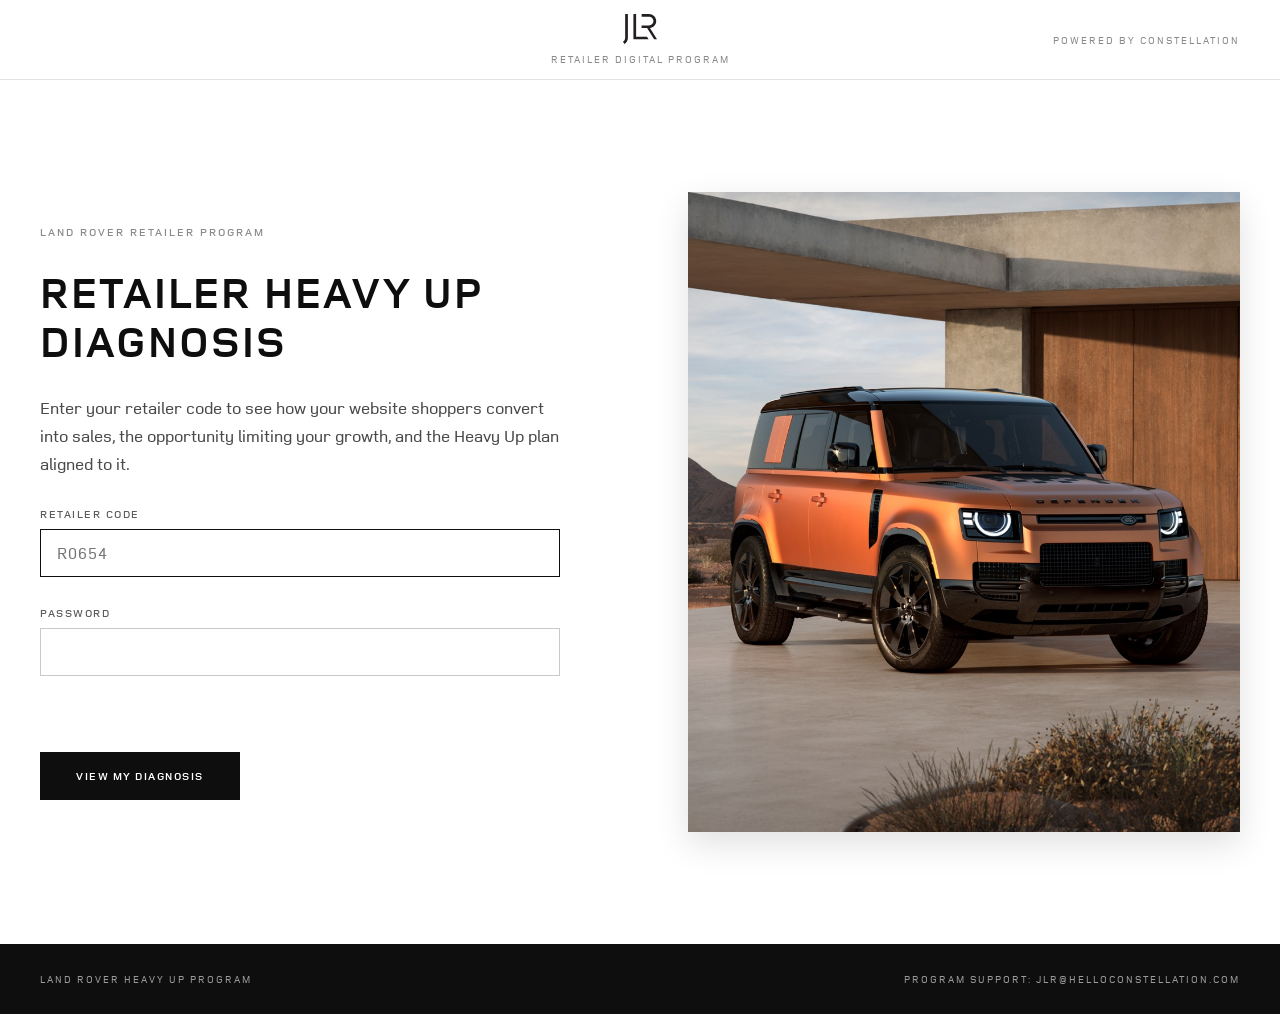
==== commit d4373b90: "Keep only centered header logo at 30px Co-Authored-By: Claude Sonnet 5.5 <noreply@anthropic.com>" ====
--- a/diagnosis.html
+++ b/diagnosis.html
@@ -9,7 +9,6 @@
 <body>
 <div class="wrap" id="app" aria-busy="true">
   <header class="top">
-    <img class="logo" src="assets/jlr-logo.svg" alt="JLR">
     <div class="center"><img class="mark" src="assets/jlr-logo.svg" alt="JLR"><span>RETAILER DIGITAL PROGRAM</span></div>
     <div class="right"><span class="sk" style="width:48px;height:14px"></span><span class="sk" style="width:96px;height:40px"></span><span class="sk" style="width:120px;height:40px"></span></div>
   </header>
--- a/styles.css
+++ b/styles.css
@@ -11,9 +11,9 @@
 .eyebrow{font-size:11px;font-weight:600;letter-spacing:2px;color:#8A8A8A}
 .muted{color:#5C5C5C}
 header.top{height:80px;display:grid;grid-template-columns:1fr auto 1fr;align-items:center;padding:0 var(--gx);border-bottom:1px solid #E2E2E2}
-header.top .logo{display:block;height:30px;width:auto}
-header.top .center{display:flex;flex-direction:column;align-items:center;gap:6px}
-header.top .center .mark{height:16px;width:auto;display:block}
+header.top .center{grid-column:2;display:flex;flex-direction:column;align-items:center;gap:8px}
+header.top .center .mark{height:30px;width:auto;display:block}
+header.top .right,header.top .right-label{grid-column:3}
 header.top .center span,header.top .right-label{font-size:10px;font-weight:500;letter-spacing:2px;color:#8A8A8A}
 header.top .right{justify-self:end;display:flex;align-items:center;gap:20px;font-size:12px;color:#5C5C5C}
 .btn{height:48px;padding:0 28px;background:#0E0E0E;color:#fff;border:0;font-size:11px;font-weight:700;letter-spacing:1.5px;cursor:pointer}
@@ -98,8 +98,8 @@
 @media(max-width:1000px){.metrics,.ov .grid,.plan{grid-template-columns:1fr}.funnel{grid-template-columns:repeat(2,1fr)}.banner{grid-template-columns:1fr}.banner .amt{padding:0;border:0}.banner .acts{flex-wrap:wrap}.quote{position:static}.gate{grid-template-columns:1fr}.facts4{grid-template-columns:1fr}}
 @media(max-width:700px){
 header.top{display:flex;justify-content:space-between;align-items:center;gap:12px;height:auto;min-height:72px;padding-top:12px;padding-bottom:12px}
-header.top .logo{height:26px}
-header.top .center{display:none}
+header.top .center{align-items:flex-start}
+header.top .center .mark{height:26px}
 header.top .right{gap:8px}header.top .right>span{display:none}
 header.top .right .btn{height:36px;padding:0 10px;font-size:9px;letter-spacing:1px;white-space:nowrap}
 header.top .center span{white-space:nowrap;letter-spacing:1.5px;font-size:9px}
